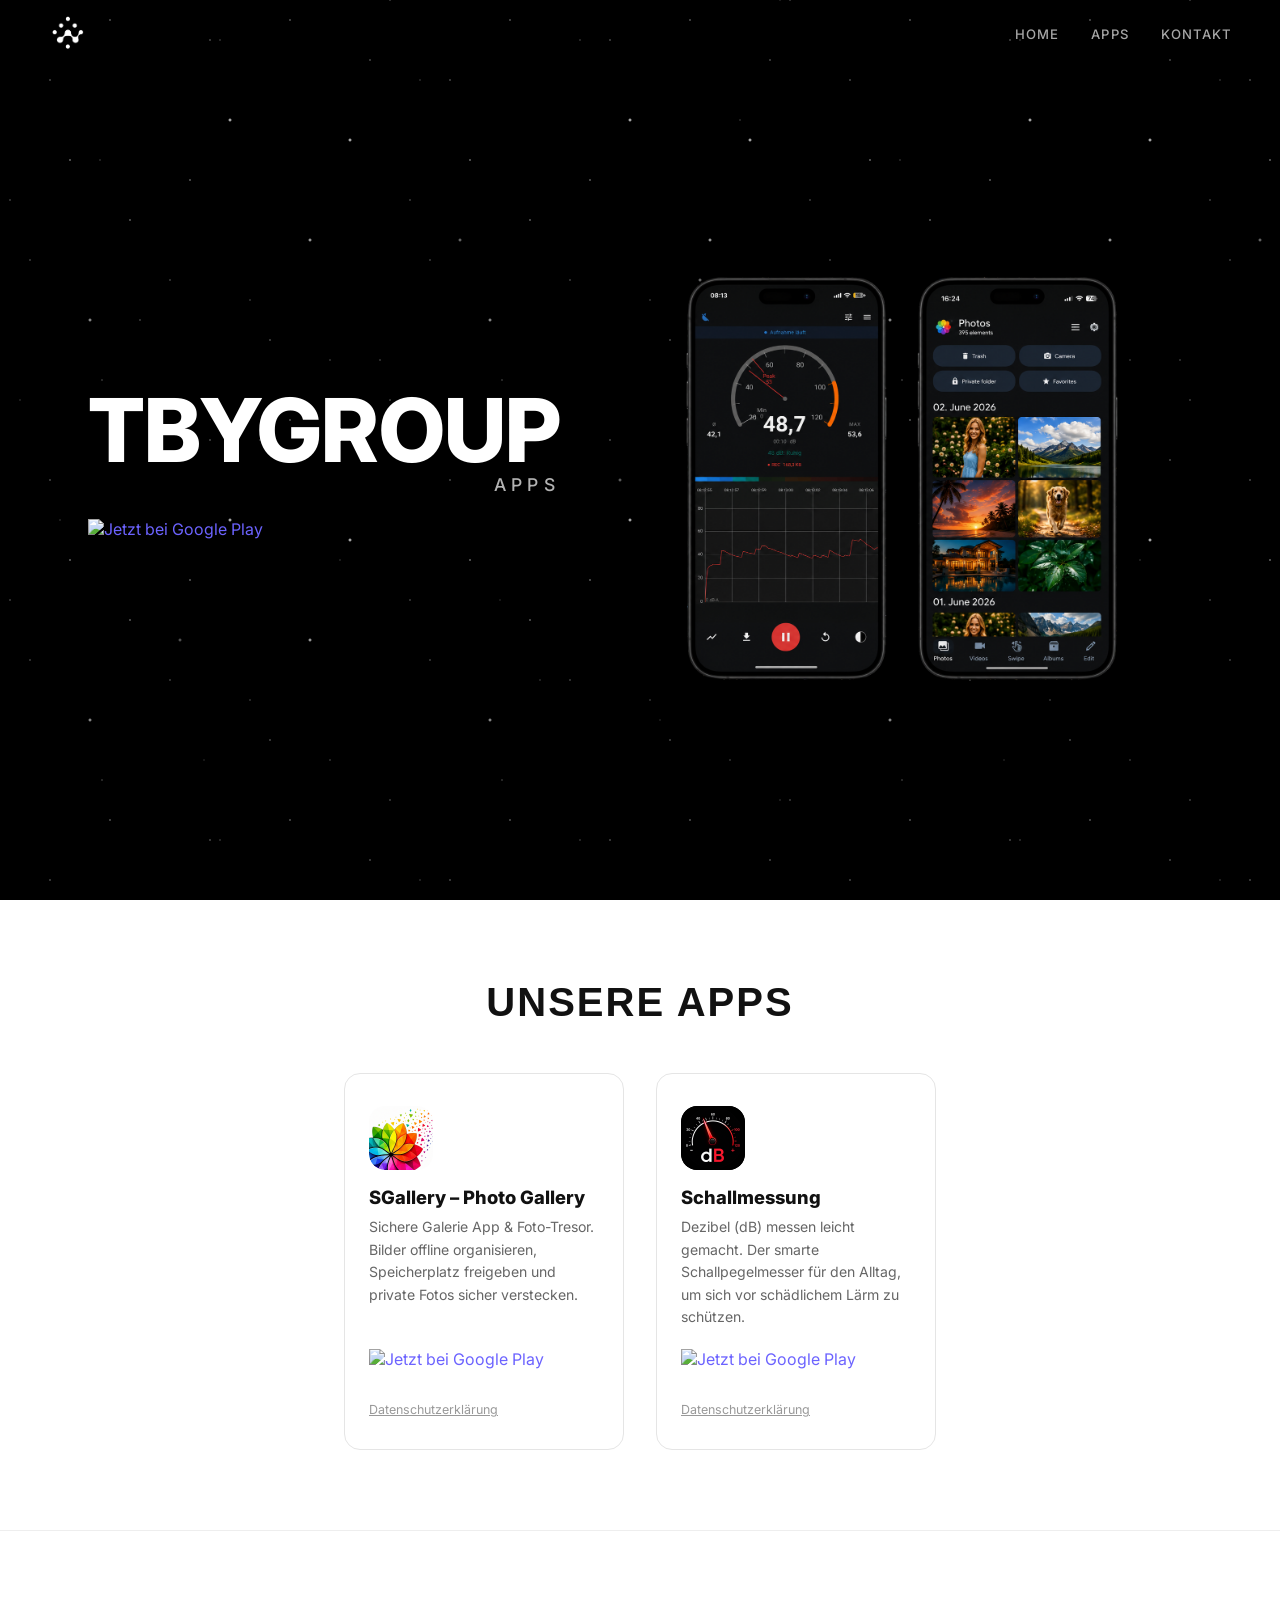
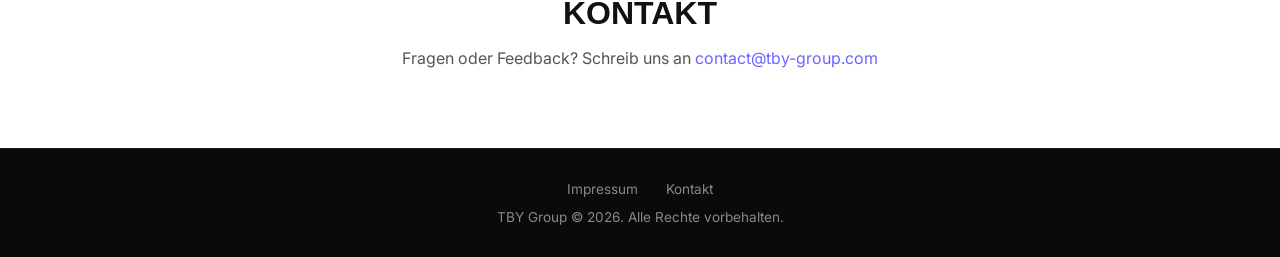
==== index.html @ 9a7105aa "Update hero Play badge link to SGallery" ====
<!DOCTYPE html>
<html lang="de">
<head>
  <meta charset="UTF-8" />
  <meta name="viewport" content="width=device-width, initial-scale=1.0" />
  <title>TBY Group – Android Apps</title>
  <meta name="description" content="TBY Group entwickelt moderne Android-Apps mit Fokus auf Medienverwaltung, Datenschutz und Benutzerfreundlichkeit." />
  <meta name="google-site-verification" content="UXOo0a1jExS0wkRjYbJIsGqi9uH50unDmOgxgjm0qX4" />
  <meta name="google-site-verification" content="HdVKx6P5nhtwmm5IYJJdc6NemTz99-r6y63gHLEX-os" />
  <link rel="stylesheet" href="style.css" />
  <link rel="icon" type="image/png" href="favicon.png" />
</head>
<body>

<nav id="navbar">
  <a href="index.html" class="nav-brand"><img src="logo-icon.png" alt="TBY Group" class="nav-logo" /></a>
  <ul class="nav-links">
    <li><a href="index.html">Home</a></li>
    <li><a href="#apps">Apps</a></li>
    <li><a href="kontakt.html">Kontakt</a></li>
  </ul>
</nav>

<!-- HERO -->
<section class="hero">
  <div class="stars"></div>
  <div class="hero-content">
    <div class="hero-text">
      <div class="hero-title-wrap">
        <h1 class="hero-title">TBYGROUP</h1>
        <div class="hero-sub">APPS</div>
      </div>
      <a href="https://play.google.com/store/apps/details?id=com.swipegallery.app&hl=de" target="_blank" rel="noopener" class="hero-play-btn">
        <img src="https://play.google.com/intl/en_us/badges/static/images/badges/de_badge_web_generic.png" alt="Jetzt bei Google Play" />
      </a>
    </div>
    <div class="hero-phones">
      <img src="phones.png" alt="SGallery &amp; Sound Meter Apps" class="hero-phones-img" />
    </div>
  </div>
</section>

<!-- APPS -->
<section class="apps-section" id="apps">
  <h2>Unsere Apps</h2>
  <div class="apps-grid">

    <div class="app-card">
      <div class="app-icon-wrap" style="background:#fff; padding:0; overflow:hidden;"><img src="sgallery-logo.png" alt="SGallery" style="width:100%;height:100%;object-fit:cover;border-radius:16px;" /></div>
      <div class="app-card-name">SGallery – Photo Gallery</div>
      <div class="app-card-desc">Sichere Galerie App &amp; Foto-Tresor. Bilder offline organisieren, Speicherplatz freigeben und private Fotos sicher verstecken.</div>
      <a href="https://play.google.com/store/apps/details?id=com.swipegallery.app&hl=de" target="_blank" rel="noopener" class="play-btn">
        <img src="https://play.google.com/intl/en_us/badges/static/images/badges/de_badge_web_generic.png" alt="Jetzt bei Google Play" />
      </a>
      <a href="datenschutz.html" class="app-privacy-link">Datenschutzerklärung</a>
    </div>

    <div class="app-card">
      <div class="app-icon-wrap" style="background:#000; padding:0; overflow:hidden;"><img src="soundmeter-logo.png" alt="Sound Meter" style="width:100%;height:100%;object-fit:cover;border-radius:16px;" /></div>
      <div class="app-card-name">Schallmessung</div>
      <div class="app-card-desc">Dezibel (dB) messen leicht gemacht. Der smarte Schallpegelmesser für den Alltag, um sich vor schädlichem Lärm zu schützen.</div>
      <a href="https://play.google.com/store" target="_blank" rel="noopener" class="play-btn">
        <img src="https://play.google.com/intl/en_us/badges/static/images/badges/de_badge_web_generic.png" alt="Jetzt bei Google Play" />
      </a>
      <a href="datenschutz-soundmeter.html" class="app-privacy-link">Datenschutzerklärung</a>
    </div>

  </div>
</section>

<!-- CONTACT -->
<section class="contact-section">
  <h2>Kontakt</h2>
  <p>Fragen oder Feedback? Schreib uns an <a href="mailto:contact@tby-group.com">contact@tby-group.com</a></p>
</section>

<!-- FOOTER -->
<footer>
  <p>
    <a href="impressum.html">Impressum</a>
    <a href="kontakt.html">Kontakt</a>
  </p>
  <p style="margin-top:0.75rem;">TBY Group &copy; 2026. Alle Rechte vorbehalten.</p>
</footer>

<script>
  window.addEventListener('scroll', () => {
    document.getElementById('navbar').classList.toggle('scrolled', window.scrollY > 50);
  });
</script>
</body>
</html>
---- style.css ----
@import url('https://fonts.googleapis.com/css2?family=Inter:wght@200;300;400;500;600;700;800;900&family=DM+Sans:wght@200;300;400;500;600;700&display=swap');

*, *::before, *::after { box-sizing: border-box; margin: 0; padding: 0; }

:root {
  --bg: #0a0a0a;
  --surface: #111;
  --border: #1e1e1e;
  --accent: #6c63ff;
  --text: #f0f0f0;
  --muted: #888;
}

html { scroll-behavior: smooth; }

body {
  font-family: 'Inter', sans-serif;
  background: var(--bg);
  color: var(--text);
  min-height: 100vh;
  display: flex;
  flex-direction: column;
}

a { color: var(--accent); text-decoration: none; }
a:hover { text-decoration: underline; }

/* NAV */
nav {
  position: fixed;
  top: 0; left: 0; right: 0;
  z-index: 100;
  padding: 0 3rem;
  height: 65px;
  display: flex;
  align-items: center;
  justify-content: space-between;
  transition: background 0.3s;
}
nav.scrolled {
  background: rgba(10,10,10,0.95);
  backdrop-filter: blur(12px);
  border-bottom: 1px solid var(--border);
}
.nav-brand {
  text-decoration: none;
  display: flex;
  align-items: center;
}
.nav-logo {
  height: 40px;
  width: auto;
}
.nav-links { display: flex; gap: 2rem; list-style: none; }
.nav-links a {
  color: rgba(255,255,255,0.65);
  font-size: 0.82rem;
  font-weight: 500;
  letter-spacing: 0.08em;
  text-transform: uppercase;
  transition: color 0.2s;
}
.nav-links a:hover { color: #fff; text-decoration: none; }

/* HERO */
.hero {
  position: relative;
  min-height: 100vh;
  background: #000;
  overflow: hidden;
  display: flex;
  align-items: center;
}

/* Stars */
@keyframes twinkle {
  0%, 100% { opacity: 1; }
  50% { opacity: 0.2; }
}

@keyframes drift {
  0% { transform: translateY(0); }
  100% { transform: translateY(-100vh); }
}

.stars {
  position: absolute;
  inset: 0;
  overflow: hidden;
}

.stars::before,
.stars::after,
.stars span {
  content: '';
  position: absolute;
  inset: 0;
  background-image:
    radial-gradient(1px 1px at 10% 20%, rgba(255,255,255,0.9) 0%, transparent 100%),
    radial-gradient(1px 1px at 30% 60%, rgba(255,255,255,0.7) 0%, transparent 100%),
    radial-gradient(2px 2px at 50% 10%, rgba(255,255,255,1) 0%, transparent 100%),
    radial-gradient(1px 1px at 70% 40%, rgba(255,255,255,0.6) 0%, transparent 100%),
    radial-gradient(1px 1px at 90% 80%, rgba(255,255,255,0.8) 0%, transparent 100%),
    radial-gradient(1px 1px at 15% 85%, rgba(255,255,255,0.7) 0%, transparent 100%),
    radial-gradient(2px 2px at 40% 35%, rgba(255,255,255,0.9) 0%, transparent 100%),
    radial-gradient(1px 1px at 60% 75%, rgba(255,255,255,0.6) 0%, transparent 100%),
    radial-gradient(1px 1px at 80% 15%, rgba(255,255,255,1) 0%, transparent 100%),
    radial-gradient(1px 1px at 25% 50%, rgba(255,255,255,0.5) 0%, transparent 100%),
    radial-gradient(1px 1px at 55% 90%, rgba(255,255,255,0.7) 0%, transparent 100%),
    radial-gradient(2px 2px at 85% 55%, rgba(255,255,255,0.8) 0%, transparent 100%),
    radial-gradient(1px 1px at 5% 45%, rgba(255,255,255,0.6) 0%, transparent 100%),
    radial-gradient(1px 1px at 95% 30%, rgba(255,255,255,0.9) 0%, transparent 100%),
    radial-gradient(1px 1px at 45% 65%, rgba(255,255,255,0.5) 0%, transparent 100%),
    radial-gradient(1px 1px at 75% 95%, rgba(255,255,255,0.7) 0%, transparent 100%),
    radial-gradient(2px 2px at 20% 5%, rgba(255,255,255,1) 0%, transparent 100%),
    radial-gradient(1px 1px at 65% 25%, rgba(255,255,255,0.6) 0%, transparent 100%),
    radial-gradient(1px 1px at 35% 80%, rgba(255,255,255,0.8) 0%, transparent 100%),
    radial-gradient(1px 1px at 88% 70%, rgba(255,255,255,0.5) 0%, transparent 100%);
  background-size: 600px 600px;
  animation: twinkle 3s ease-in-out infinite;
}

.stars::after {
  background-size: 400px 400px;
  background-position: 150px 100px;
  animation-duration: 4.5s;
  animation-delay: -1.5s;
}

.stars::before {
  background-size: 800px 800px;
  background-position: 300px 200px;
  animation-duration: 6s;
  animation-delay: -3s;
  opacity: 0.6;
}

.hero-content {
  position: relative;
  z-index: 1;
  width: 100%;
  max-width: 1200px;
  margin: 0 auto;
  padding: 8rem 3rem 4rem;
  display: flex;
  align-items: center;
  justify-content: space-between;
  gap: 3rem;
}

.hero-text { max-width: 480px; }

.hero-text h1 {
  line-height: 1;
  margin-bottom: 1.2rem;
}

.hero-logo {
  width: 280px;
  max-width: 100%;
  margin-bottom: 1.5rem;
  display: block;
}

.hero-tag {
  font-size: 0.75rem;
  font-weight: 600;
  letter-spacing: 0.2em;
  text-transform: uppercase;
  color: rgba(255,255,255,0.5);
  margin-bottom: 0.75rem;
}

.hero-play-btn {
  display: inline-block;
  margin-top: 1.5rem;
}
.hero-play-btn img {
  height: 60px;
  display: block;
}
.hero-play-btn:hover { opacity: 0.85; }

.hero-sub {
  font-size: 1.1rem;
  font-weight: 500;
  letter-spacing: 0.3em;
  text-transform: uppercase;
  color: rgba(255,255,255,0.7);
  align-self: flex-end;
  margin-top: -1.2rem;
}

.hero-title-wrap {
  display: inline-flex;
  flex-direction: column;
}

.hero-title {
  font-family: 'Inter', sans-serif;
  font-size: clamp(2.8rem, 7vw, 5.5rem);
  font-weight: 800;
  letter-spacing: -0.01em;
  text-transform: uppercase;
  color: #fff;
  margin: 0;
  line-height: 1;
  white-space: nowrap;
}

.hero-text p {
  color: rgba(255,255,255,0.65);
  font-size: 1.1rem;
  line-height: 1.7;
}

/* PHONES */
.hero-phones {
  flex-shrink: 0;
}

.hero-phones-img {
  width: 580px;
  max-width: 100%;
  display: block;
}

.phone {
  position: absolute;
  width: 200px;
  height: 400px;
  background: #111;
  border-radius: 28px;
  border: 2px solid #333;
  overflow: hidden;
  box-shadow: 0 30px 80px rgba(0,0,0,0.8);
}

.phone-front {
  bottom: 0;
  right: 0;
  z-index: 2;
}

.phone-back {
  top: 0;
  left: 0;
  z-index: 1;
  transform: rotate(-5deg);
}

.phone-screen {
  width: 100%;
  height: 100%;
  padding: 1rem;
  background: #0d0d1a;
  display: flex;
  align-items: center;
  justify-content: center;
}

/* Gallery screen */
.gallery-grid {
  display: grid;
  grid-template-columns: repeat(3, 1fr);
  gap: 3px;
  width: 100%;
}
.gallery-thumb {
  aspect-ratio: 1;
  border-radius: 4px;
}

/* Sound screen */
.sound-meter { text-align: center; width: 100%; }
.sound-label { font-size: 0.7rem; color: var(--muted); letter-spacing: 0.1em; margin-bottom: 0.25rem; }
.sound-value { font-family: 'Barlow Condensed', sans-serif; font-size: 3rem; font-weight: 900; color: #fff; line-height: 1; }
.sound-bar-container { background: #1a1a1a; border-radius: 4px; height: 8px; margin: 0.75rem 0; overflow: hidden; }
.sound-bar { height: 100%; border-radius: 4px; }
.sound-tags { display: flex; justify-content: space-between; font-size: 0.65rem; color: var(--muted); }

/* APPS SECTION */
.apps-section {
  background: #fff;
  color: #111;
  padding: 5rem 2rem;
  text-align: center;
}

.apps-section h2 {
  font-family: 'Barlow Condensed', sans-serif;
  font-size: 2.5rem;
  font-weight: 900;
  text-transform: uppercase;
  letter-spacing: 0.05em;
  margin-bottom: 3rem;
  color: #111;
}

.apps-grid {
  display: flex;
  gap: 2rem;
  justify-content: center;
  flex-wrap: wrap;
  max-width: 800px;
  margin: 0 auto;
}

.app-card {
  background: #fff;
  border: 1px solid #e5e5e5;
  border-radius: 16px;
  padding: 2rem 1.5rem;
  width: 280px;
  text-align: left;
  transition: box-shadow 0.2s, transform 0.2s;
  display: flex;
  flex-direction: column;
}

.app-card:hover {
  box-shadow: 0 8px 40px rgba(0,0,0,0.12);
  transform: translateY(-3px);
}

.app-icon-wrap {
  width: 64px;
  height: 64px;
  border-radius: 16px;
  display: flex;
  align-items: center;
  justify-content: center;
  font-size: 1.8rem;
  margin-bottom: 1rem;
}

.app-card-name {
  font-weight: 800;
  font-size: 1.15rem;
  color: #111;
  margin-bottom: 0.5rem;
}

.app-card-desc {
  font-size: 0.88rem;
  color: #666;
  line-height: 1.6;
  margin-bottom: 1.25rem;
  flex: 1;
}

.play-btn img {
  height: 44px;
  display: block;
}

.app-privacy-link {
  display: inline-block;
  margin-top: 0.6rem;
  font-size: 0.78rem;
  color: #999;
  text-decoration: underline;
}
.app-privacy-link:hover { color: #555; }

/* CONTACT */
.contact-section {
  background: #fff;
  color: #111;
  text-align: center;
  padding: 4rem 2rem 5rem;
  border-top: 1px solid #eee;
}

.contact-section h2 {
  font-family: 'Barlow Condensed', sans-serif;
  font-size: 2rem;
  font-weight: 900;
  text-transform: uppercase;
  margin-bottom: 1rem;
  color: #111;
}

.contact-section p {
  color: #555;
  font-size: 1rem;
}

.contact-section a {
  color: var(--accent);
}

/* FOOTER */
footer {
  background: #0a0a0a;
  border-top: 1px solid var(--border);
  padding: 2rem;
  text-align: center;
  color: var(--muted);
  font-size: 0.85rem;
}

footer a {
  color: var(--muted);
  margin: 0 0.75rem;
}

footer a:hover { color: var(--text); text-decoration: none; }

/* PAGE CONTENT (Impressum, Datenschutz, Kontakt) */
.page-content {
  max-width: 720px;
  margin: 0 auto;
  padding: 7rem 2rem 4rem;
}

.page-content h1 {
  font-family: 'Barlow Condensed', sans-serif;
  font-size: 2.5rem;
  font-weight: 900;
  text-transform: uppercase;
  margin-bottom: 0.4rem;
}

.page-content .subtitle {
  color: var(--muted);
  margin-bottom: 3rem;
  font-size: 0.9rem;
}

.page-content h2 {
  font-size: 1rem;
  font-weight: 700;
  margin-top: 2rem;
  margin-bottom: 0.5rem;
  color: var(--text);
}

.page-content p,
.page-content li {
  color: var(--muted);
  font-size: 0.95rem;
  line-height: 1.75;
}

.page-content ul {
  padding-left: 1.4rem;
  margin-top: 0.5rem;
}

/* CONTACT FORM */
.contact-form { display: flex; flex-direction: column; gap: 1rem; margin-top: 1.5rem; }
.form-group { display: flex; flex-direction: column; gap: 0.4rem; }
.form-group label { font-size: 0.85rem; font-weight: 600; }
.form-group input,
.form-group textarea {
  background: var(--surface);
  border: 1px solid var(--border);
  border-radius: 8px;
  padding: 0.75rem 1rem;
  color: var(--text);
  font-size: 0.95rem;
  font-family: inherit;
  outline: none;
  transition: border-color 0.2s;
}
.form-group input:focus,
.form-group textarea:focus { border-color: var(--accent); }
.form-group textarea { min-height: 140px; resize: vertical; }
.contact-form .btn { align-self: flex-start; cursor: pointer; border: none; }

.btn {
  display: inline-flex;
  align-items: center;
  gap: 0.5rem;
  background: var(--accent);
  color: #fff;
  padding: 0.75rem 1.75rem;
  border-radius: 8px;
  font-weight: 700;
  font-size: 0.9rem;
  letter-spacing: 0.04em;
  transition: opacity 0.2s;
}
.btn:hover { opacity: 0.85; text-decoration: none; }

@media (max-width: 768px) {
  .hero-content { flex-direction: column; text-align: center; padding: 7rem 1.5rem 3rem; }
  .hero-phones { width: 260px; height: 360px; margin: 0 auto; }
  .phone { width: 150px; height: 300px; }
  nav { padding: 0 1.5rem; }
  .nav-links { gap: 1rem; }
}
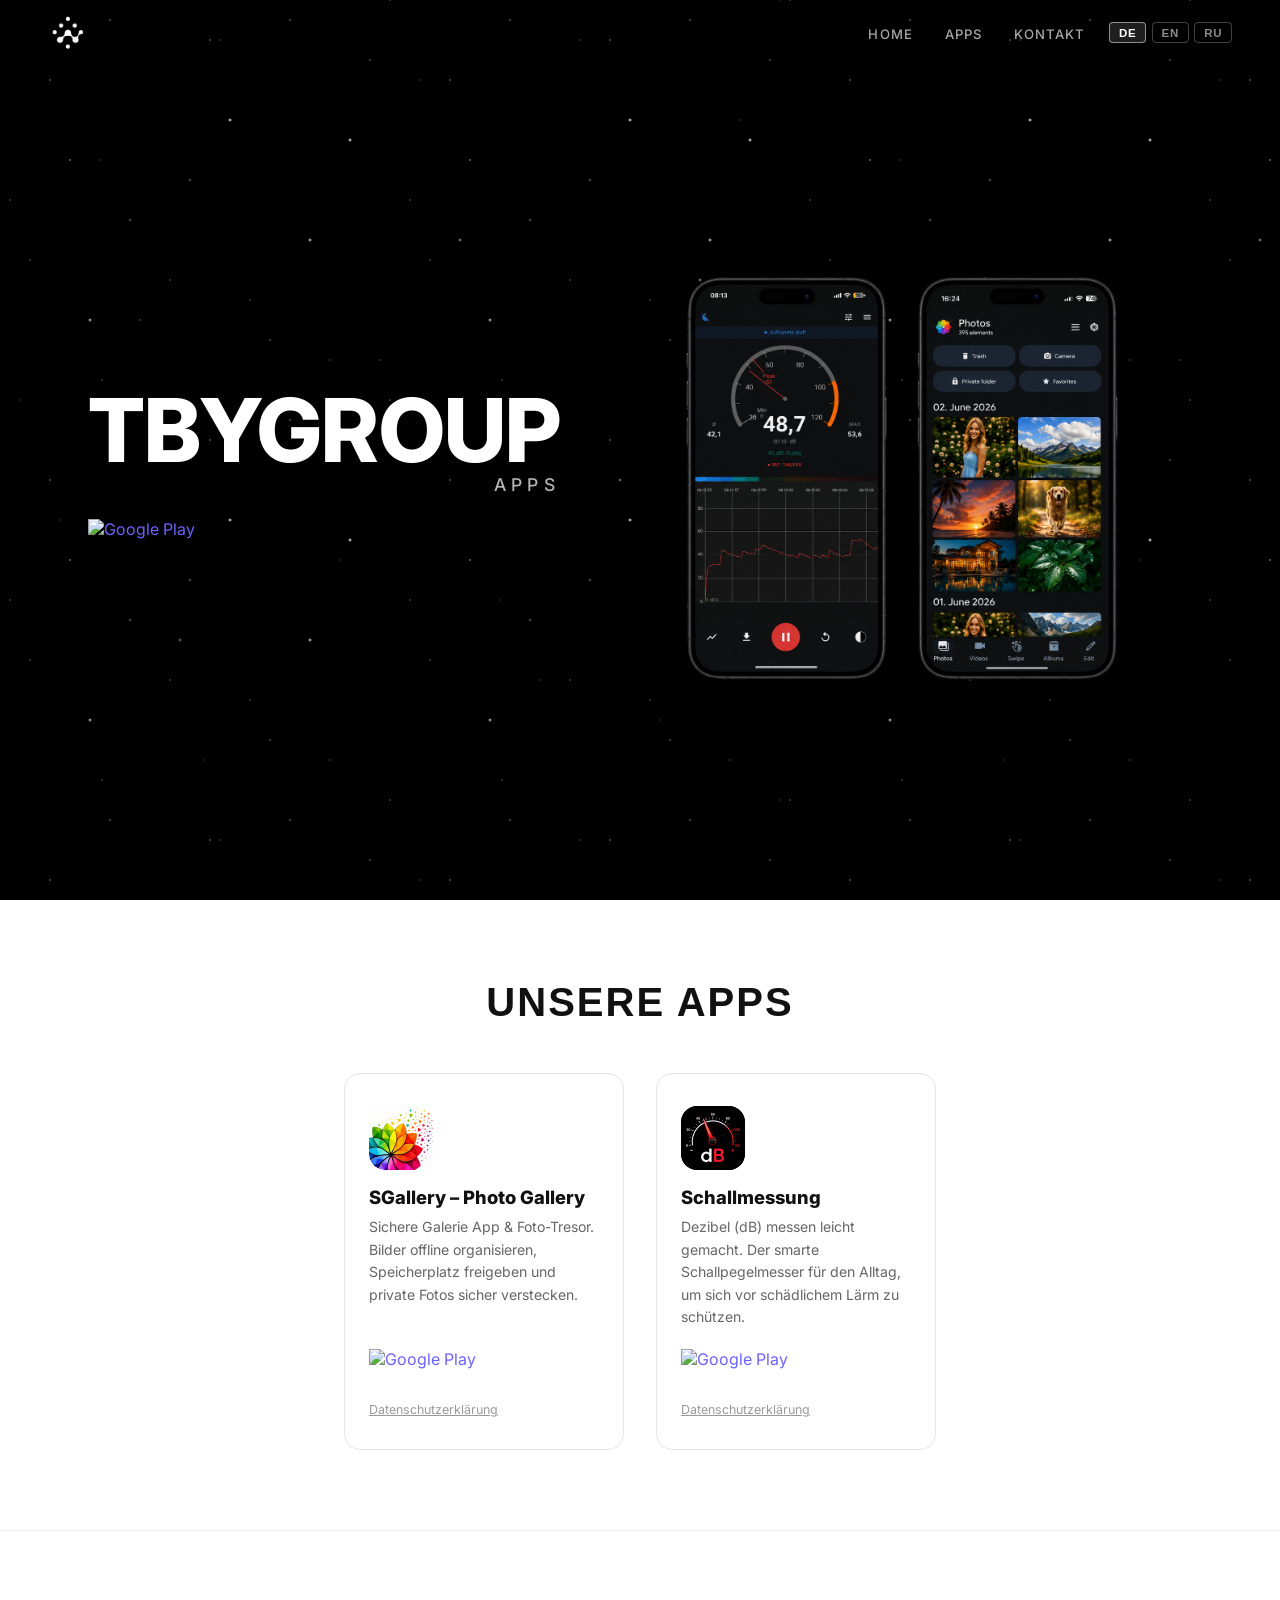
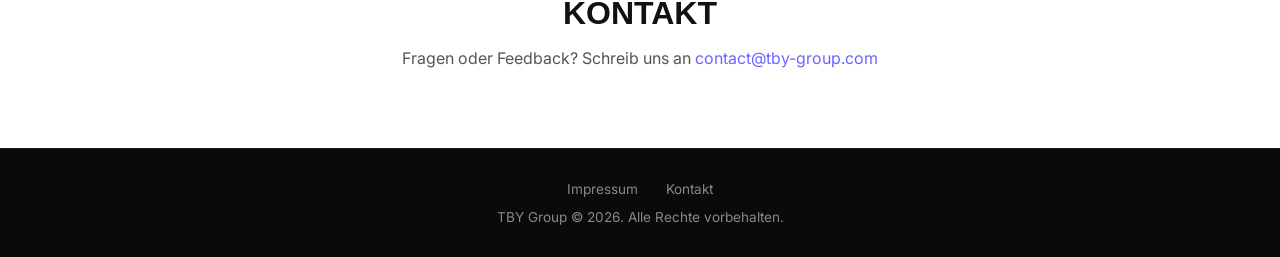
==== commit 7dba3d14: "Add DE/EN/RU language switcher to nav on homepage" ====
--- a/index.html
+++ b/index.html
@@ -9,16 +9,49 @@
   <meta name="google-site-verification" content="HdVKx6P5nhtwmm5IYJJdc6NemTz99-r6y63gHLEX-os" />
   <link rel="stylesheet" href="style.css" />
   <link rel="icon" type="image/png" href="favicon.png" />
+  <style>
+    .lang-switcher-nav {
+      display: flex;
+      gap: 0.35rem;
+      align-items: center;
+      margin-left: 1.5rem;
+    }
+    .lang-switcher-nav button {
+      background: transparent;
+      border: 1px solid rgba(255,255,255,0.25);
+      color: rgba(255,255,255,0.55);
+      border-radius: 4px;
+      padding: 0.2rem 0.55rem;
+      font-size: 0.72rem;
+      font-weight: 600;
+      letter-spacing: 0.06em;
+      cursor: pointer;
+      transition: all 0.2s;
+    }
+    .lang-switcher-nav button.active,
+    .lang-switcher-nav button:hover {
+      background: rgba(255,255,255,0.12);
+      color: #fff;
+      border-color: rgba(255,255,255,0.5);
+    }
+  </style>
 </head>
 <body>
 
 <nav id="navbar">
   <a href="index.html" class="nav-brand"><img src="logo-icon.png" alt="TBY Group" class="nav-logo" /></a>
-  <ul class="nav-links">
-    <li><a href="index.html">Home</a></li>
-    <li><a href="#apps">Apps</a></li>
-    <li><a href="kontakt.html">Kontakt</a></li>
-  </ul>
+  <div style="display:flex;align-items:center;">
+    <ul class="nav-links">
+      <li><a href="index.html" data-i18n="nav_home">Home</a></li>
+      <li><a href="#apps">Apps</a></li>
+      <li><a href="kontakt.html" data-i18n="nav_contact">Kontakt</a></li>
+    </ul>
+    <div class="lang-switcher-nav">
+      <button onclick="setLang('de')" class="active" id="btn-de">DE</button>
+      <button onclick="setLang('en')" id="btn-en">EN</button>
+      <button onclick="setLang('ru')" id="btn-ru">RU</button>
+    </div>
+  </div>
 </nav>
 
 <!-- HERO -->
@@ -31,7 +64,7 @@
         <div class="hero-sub">APPS</div>
       </div>
       <a href="https://play.google.com/store/apps/details?id=com.swipegallery.app&hl=de" target="_blank" rel="noopener" class="hero-play-btn">
-        <img src="https://play.google.com/intl/en_us/badges/static/images/badges/de_badge_web_generic.png" alt="Jetzt bei Google Play" />
+        <img src="https://play.google.com/intl/en_us/badges/static/images/badges/de_badge_web_generic.png" alt="Google Play" id="hero-badge" />
       </a>
     </div>
     <div class="hero-phones">
@@ -42,27 +75,27 @@
 
 <!-- APPS -->
 <section class="apps-section" id="apps">
-  <h2>Unsere Apps</h2>
+  <h2 data-i18n="apps_title">Unsere Apps</h2>
   <div class="apps-grid">
 
     <div class="app-card">
       <div class="app-icon-wrap" style="background:#fff; padding:0; overflow:hidden;"><img src="sgallery-logo.png" alt="SGallery" style="width:100%;height:100%;object-fit:cover;border-radius:16px;" /></div>
       <div class="app-card-name">SGallery – Photo Gallery</div>
-      <div class="app-card-desc">Sichere Galerie App &amp; Foto-Tresor. Bilder offline organisieren, Speicherplatz freigeben und private Fotos sicher verstecken.</div>
+      <div class="app-card-desc" data-i18n="sgallery_desc">Sichere Galerie App &amp; Foto-Tresor. Bilder offline organisieren, Speicherplatz freigeben und private Fotos sicher verstecken.</div>
       <a href="https://play.google.com/store/apps/details?id=com.swipegallery.app&hl=de" target="_blank" rel="noopener" class="play-btn">
-        <img src="https://play.google.com/intl/en_us/badges/static/images/badges/de_badge_web_generic.png" alt="Jetzt bei Google Play" />
+        <img src="https://play.google.com/intl/en_us/badges/static/images/badges/de_badge_web_generic.png" alt="Google Play" class="play-badge-img" />
       </a>
-      <a href="datenschutz.html" class="app-privacy-link">Datenschutzerklärung</a>
+      <a href="datenschutz.html" class="app-privacy-link" data-i18n="privacy_link">Datenschutzerklärung</a>
     </div>
 
     <div class="app-card">
       <div class="app-icon-wrap" style="background:#000; padding:0; overflow:hidden;"><img src="soundmeter-logo.png" alt="Sound Meter" style="width:100%;height:100%;object-fit:cover;border-radius:16px;" /></div>
-      <div class="app-card-name">Schallmessung</div>
-      <div class="app-card-desc">Dezibel (dB) messen leicht gemacht. Der smarte Schallpegelmesser für den Alltag, um sich vor schädlichem Lärm zu schützen.</div>
+      <div class="app-card-name" data-i18n="sound_name">Schallmessung</div>
+      <div class="app-card-desc" data-i18n="sound_desc">Dezibel (dB) messen leicht gemacht. Der smarte Schallpegelmesser für den Alltag, um sich vor schädlichem Lärm zu schützen.</div>
       <a href="https://play.google.com/store" target="_blank" rel="noopener" class="play-btn">
-        <img src="https://play.google.com/intl/en_us/badges/static/images/badges/de_badge_web_generic.png" alt="Jetzt bei Google Play" />
+        <img src="https://play.google.com/intl/en_us/badges/static/images/badges/de_badge_web_generic.png" alt="Google Play" class="play-badge-img" />
       </a>
-      <a href="datenschutz-soundmeter.html" class="app-privacy-link">Datenschutzerklärung</a>
+      <a href="datenschutz-soundmeter.html" class="app-privacy-link" data-i18n="privacy_link">Datenschutzerklärung</a>
     </div>
 
   </div>
@@ -70,23 +103,92 @@
 
 <!-- CONTACT -->
 <section class="contact-section">
-  <h2>Kontakt</h2>
-  <p>Fragen oder Feedback? Schreib uns an <a href="mailto:contact@tby-group.com">contact@tby-group.com</a></p>
+  <h2 data-i18n="contact_title">Kontakt</h2>
+  <p data-i18n="contact_text">Fragen oder Feedback? Schreib uns an <a href="mailto:contact@tby-group.com">contact@tby-group.com</a></p>
 </section>
 
 <!-- FOOTER -->
 <footer>
   <p>
-    <a href="impressum.html">Impressum</a>
-    <a href="kontakt.html">Kontakt</a>
+    <a href="impressum.html" data-i18n="footer_imprint">Impressum</a>
+    <a href="kontakt.html" data-i18n="nav_contact">Kontakt</a>
   </p>
-  <p style="margin-top:0.75rem;">TBY Group &copy; 2026. Alle Rechte vorbehalten.</p>
+  <p style="margin-top:0.75rem;" data-i18n="footer_copy">TBY Group &copy; 2026. Alle Rechte vorbehalten.</p>
 </footer>
 
 <script>
-  window.addEventListener('scroll', () => {
-    document.getElementById('navbar').classList.toggle('scrolled', window.scrollY > 50);
+const translations = {
+  de: {
+    nav_home: 'Home',
+    nav_contact: 'Kontakt',
+    apps_title: 'Unsere Apps',
+    sgallery_desc: 'Sichere Galerie App & Foto-Tresor. Bilder offline organisieren, Speicherplatz freigeben und private Fotos sicher verstecken.',
+    sound_name: 'Schallmessung',
+    sound_desc: 'Dezibel (dB) messen leicht gemacht. Der smarte Schallpegelmesser für den Alltag, um sich vor schädlichem Lärm zu schützen.',
+    privacy_link: 'Datenschutzerklärung',
+    contact_title: 'Kontakt',
+    contact_text: 'Fragen oder Feedback? Schreib uns an <a href="mailto:contact@tby-group.com">contact@tby-group.com</a>',
+    footer_imprint: 'Impressum',
+    footer_copy: 'TBY Group © 2026. Alle Rechte vorbehalten.',
+    badge_url: 'https://play.google.com/intl/en_us/badges/static/images/badges/de_badge_web_generic.png',
+    badge_alt: 'Jetzt bei Google Play',
+  },
+  en: {
+    nav_home: 'Home',
+    nav_contact: 'Contact',
+    apps_title: 'Our Apps',
+    sgallery_desc: 'Secure gallery app & photo vault. Organize images offline, free up storage and safely hide private photos.',
+    sound_name: 'Sound Meter',
+    sound_desc: 'Measure decibels (dB) made easy. The smart sound level meter for everyday life to protect yourself from harmful noise.',
+    privacy_link: 'Privacy Policy',
+    contact_title: 'Contact',
+    contact_text: 'Questions or feedback? Write to us at <a href="mailto:contact@tby-group.com">contact@tby-group.com</a>',
+    footer_imprint: 'Imprint',
+    footer_copy: 'TBY Group © 2026. All rights reserved.',
+    badge_url: 'https://play.google.com/intl/en_us/badges/static/images/badges/en_badge_web_generic.png',
+    badge_alt: 'Get it on Google Play',
+  },
+  ru: {
+    nav_home: 'Главная',
+    nav_contact: 'Контакт',
+    apps_title: 'Наши приложения',
+    sgallery_desc: 'Безопасная галерея и фото-хранилище. Организуйте изображения офлайн, освобождайте память и скрывайте личные фото.',
+    sound_name: 'Измеритель шума',
+    sound_desc: 'Измерение децибел (дБ) стало простым. Умный шумомер для повседневной жизни, чтобы защититься от вредного шума.',
+    privacy_link: 'Политика конфиденциальности',
+    contact_title: 'Контакт',
+    contact_text: 'Вопросы или отзывы? Напишите нам на <a href="mailto:contact@tby-group.com">contact@tby-group.com</a>',
+    footer_imprint: 'Выходные данные',
+    footer_copy: 'TBY Group © 2026. Все права защищены.',
+    badge_url: 'https://play.google.com/intl/en_us/badges/static/images/badges/en_badge_web_generic.png',
+    badge_alt: 'Скачать в Google Play',
+  }
+};
+
+function setLang(lang) {
+  const t = translations[lang];
+  document.querySelectorAll('[data-i18n]').forEach(el => {
+    const key = el.getAttribute('data-i18n');
+    if (t[key] !== undefined) el.innerHTML = t[key];
   });
+  document.querySelectorAll('.play-badge-img').forEach(img => {
+    img.src = t.badge_url;
+    img.alt = t.badge_alt;
+  });
+  const heroBadge = document.getElementById('hero-badge');
+  if (heroBadge) { heroBadge.src = t.badge_url; heroBadge.alt = t.badge_alt; }
+  document.querySelectorAll('.lang-switcher-nav button').forEach(b => b.classList.remove('active'));
+  document.getElementById('btn-' + lang).classList.add('active');
+  document.documentElement.lang = lang;
+  localStorage.setItem('tby-lang', lang);
+}
+
+window.addEventListener('scroll', () => {
+  document.getElementById('navbar').classList.toggle('scrolled', window.scrollY > 50);
+});
+
+const saved = localStorage.getItem('tby-lang');
+if (saved && saved !== 'de') setLang(saved);
 </script>
 </body>
 </html>
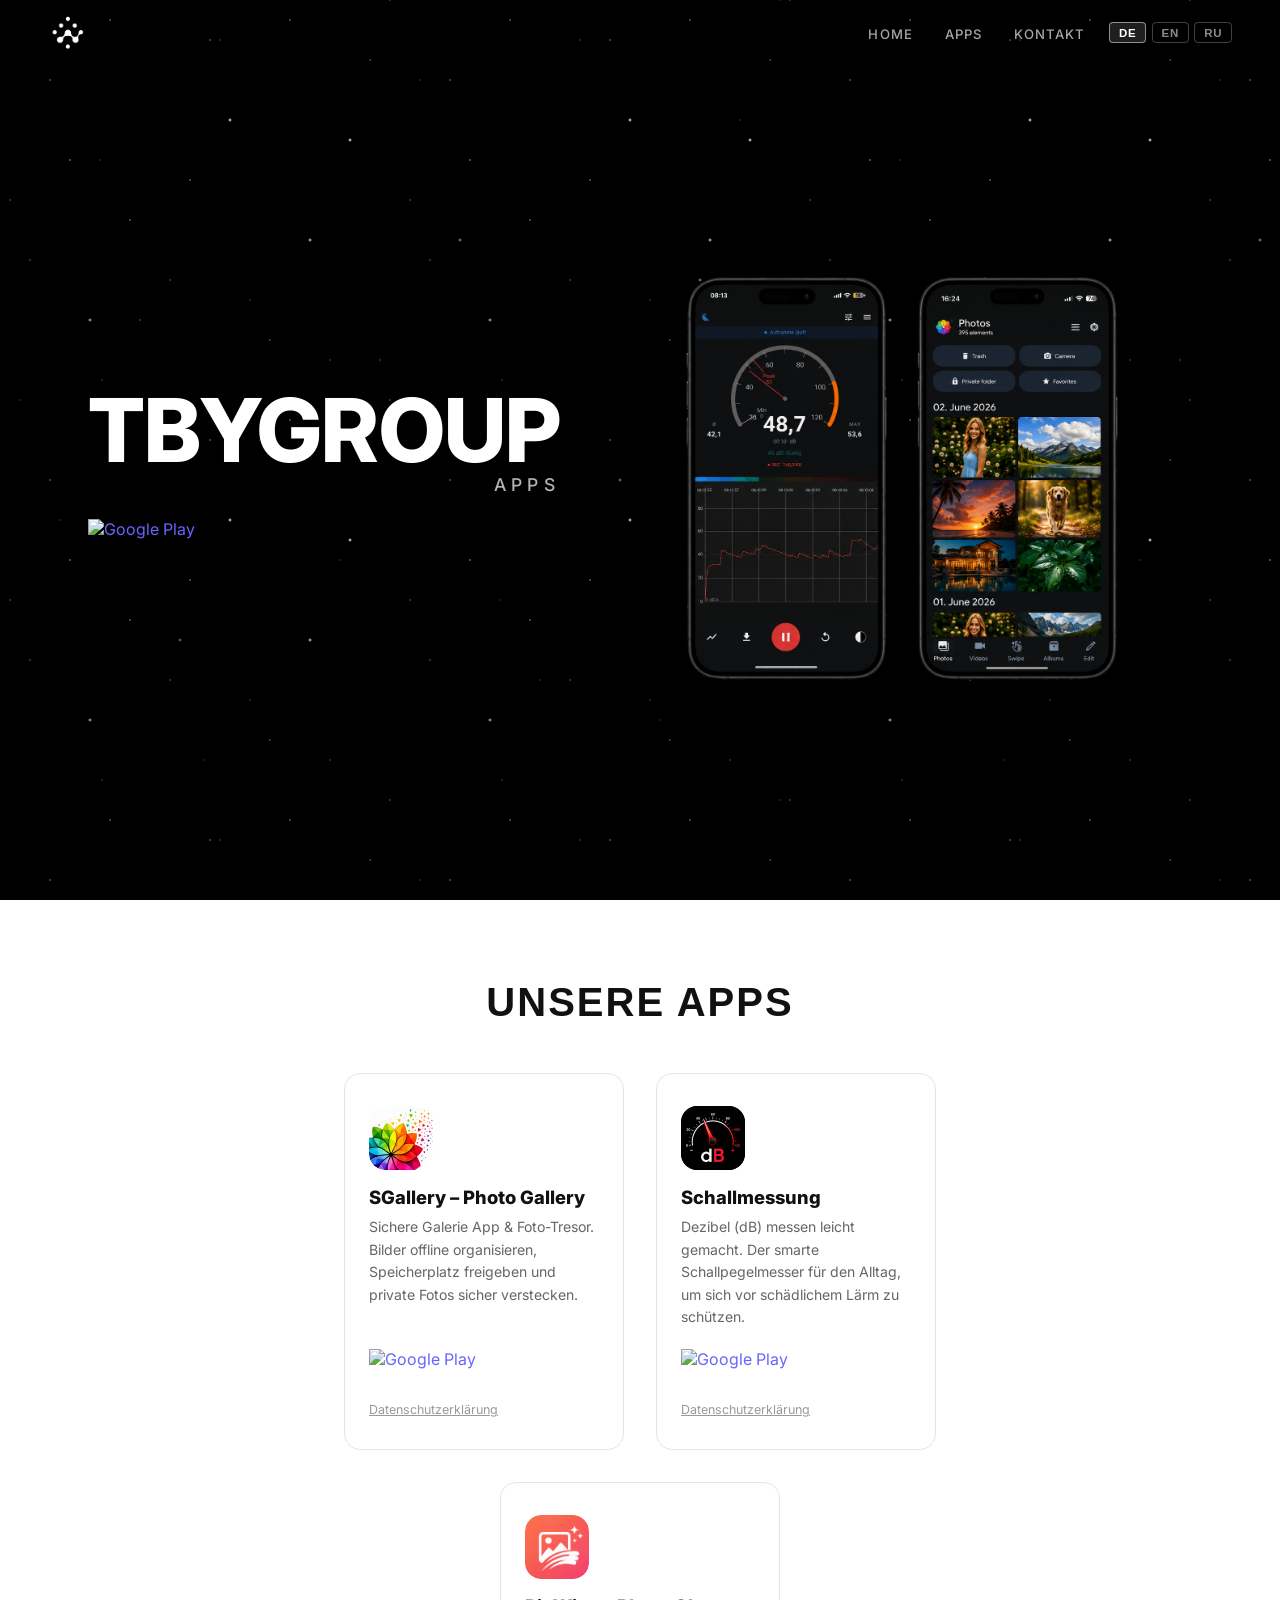
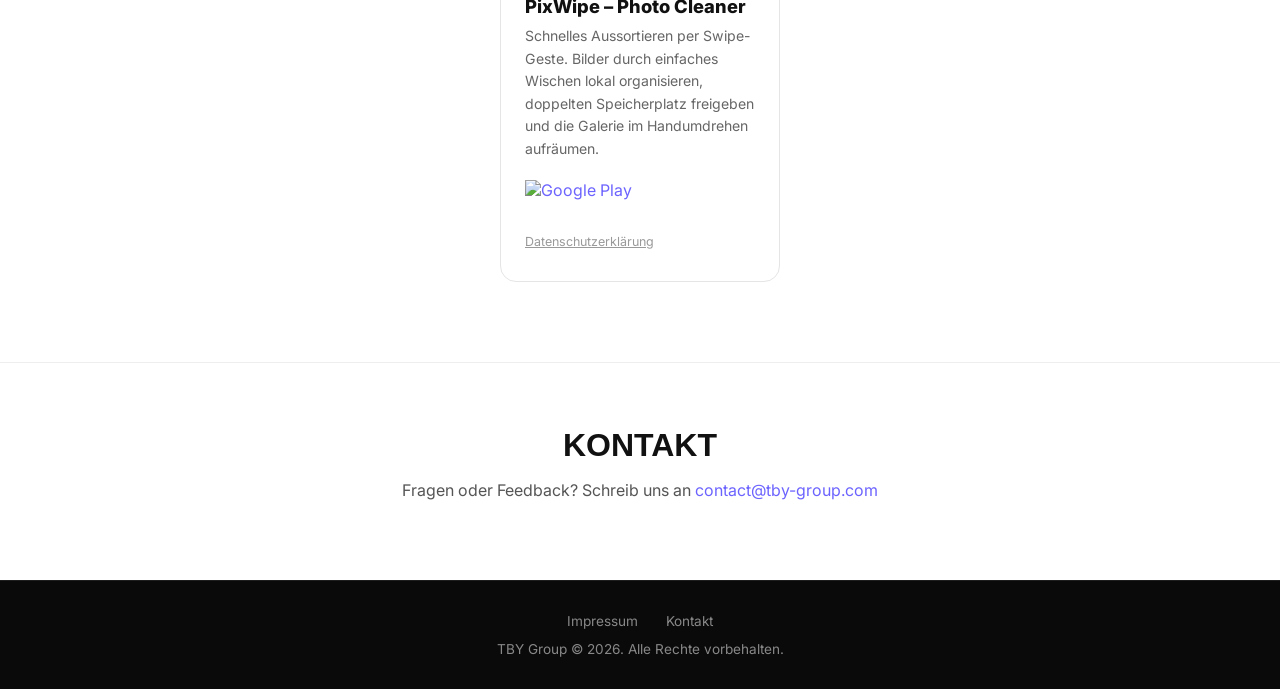
==== commit 0bd66de6: "Add PixWipe app card, privacy policy, icon, and fix badge size on lang switch" ====
--- a/index.html
+++ b/index.html
@@ -98,6 +98,16 @@
       <a href="datenschutz-soundmeter.html" class="app-privacy-link" data-i18n="privacy_link">Datenschutzerklärung</a>
     </div>
 
+    <div class="app-card">
+      <div class="app-icon-wrap" style="background:#fff; padding:0; overflow:hidden;"><img src="pixwipe-logo.png" alt="PixWipe" style="width:100%;height:100%;object-fit:cover;border-radius:16px;" /></div>
+      <div class="app-card-name">PixWipe – Photo Cleaner</div>
+      <div class="app-card-desc" data-i18n="pixwipe_desc">Schnelles Aussortieren per Swipe-Geste. Bilder durch einfaches Wischen lokal organisieren, doppelten Speicherplatz freigeben und die Galerie im Handumdrehen aufräumen.</div>
+      <a href="https://play.google.com/store" target="_blank" rel="noopener" class="play-btn">
+        <img src="https://play.google.com/intl/en_us/badges/static/images/badges/de_badge_web_generic.png" alt="Google Play" class="play-badge-img" />
+      </a>
+      <a href="datenschutz-pixwipe.html" class="app-privacy-link" data-i18n="privacy_link">Datenschutzerklärung</a>
+    </div>
+
   </div>
 </section>
 
@@ -125,6 +135,7 @@
     sgallery_desc: 'Sichere Galerie App & Foto-Tresor. Bilder offline organisieren, Speicherplatz freigeben und private Fotos sicher verstecken.',
     sound_name: 'Schallmessung',
     sound_desc: 'Dezibel (dB) messen leicht gemacht. Der smarte Schallpegelmesser für den Alltag, um sich vor schädlichem Lärm zu schützen.',
+    pixwipe_desc: 'Schnelles Aussortieren per Swipe-Geste. Bilder durch einfaches Wischen lokal organisieren, doppelten Speicherplatz freigeben und die Galerie im Handumdrehen aufräumen.',
     privacy_link: 'Datenschutzerklärung',
     contact_title: 'Kontakt',
     contact_text: 'Fragen oder Feedback? Schreib uns an <a href="mailto:contact@tby-group.com">contact@tby-group.com</a>',
@@ -140,6 +151,7 @@
     sgallery_desc: 'Secure gallery app & photo vault. Organize images offline, free up storage and safely hide private photos.',
     sound_name: 'Sound Meter',
     sound_desc: 'Measure decibels (dB) made easy. The smart sound level meter for everyday life to protect yourself from harmful noise.',
+    pixwipe_desc: 'Quick sorting with swipe gestures. Locally organize images with a simple swipe, free up duplicate storage, and tidy your gallery in no time.',
     privacy_link: 'Privacy Policy',
     contact_title: 'Contact',
     contact_text: 'Questions or feedback? Write to us at <a href="mailto:contact@tby-group.com">contact@tby-group.com</a>',
@@ -155,6 +167,7 @@
     sgallery_desc: 'Безопасная галерея и фото-хранилище. Организуйте изображения офлайн, освобождайте память и скрывайте личные фото.',
     sound_name: 'Измеритель шума',
     sound_desc: 'Измерение децибел (дБ) стало простым. Умный шумомер для повседневной жизни, чтобы защититься от вредного шума.',
+    pixwipe_desc: 'Быстрая сортировка жестом смахивания. Организуйте фото локально, освобождайте место и наводите порядок в галерее в одно мгновение.',
     privacy_link: 'Политика конфиденциальности',
     contact_title: 'Контакт',
     contact_text: 'Вопросы или отзывы? Напишите нам на <a href="mailto:contact@tby-group.com">contact@tby-group.com</a>',
@@ -171,12 +184,6 @@
     const key = el.getAttribute('data-i18n');
     if (t[key] !== undefined) el.innerHTML = t[key];
   });
-  document.querySelectorAll('.play-badge-img').forEach(img => {
-    img.src = t.badge_url;
-    img.alt = t.badge_alt;
-  });
-  const heroBadge = document.getElementById('hero-badge');
-  if (heroBadge) { heroBadge.src = t.badge_url; heroBadge.alt = t.badge_alt; }
   document.querySelectorAll('.lang-switcher-nav button').forEach(b => b.classList.remove('active'));
   document.getElementById('btn-' + lang).classList.add('active');
   document.documentElement.lang = lang;
--- a/style.css
+++ b/style.css
@@ -177,6 +177,7 @@
 }
 .hero-play-btn img {
   height: 60px;
+  width: 155px;
   display: block;
 }
 .hero-play-btn:hover { opacity: 0.85; }
@@ -351,6 +352,7 @@
 
 .play-btn img {
   height: 44px;
+  width: 114px;
   display: block;
 }
 
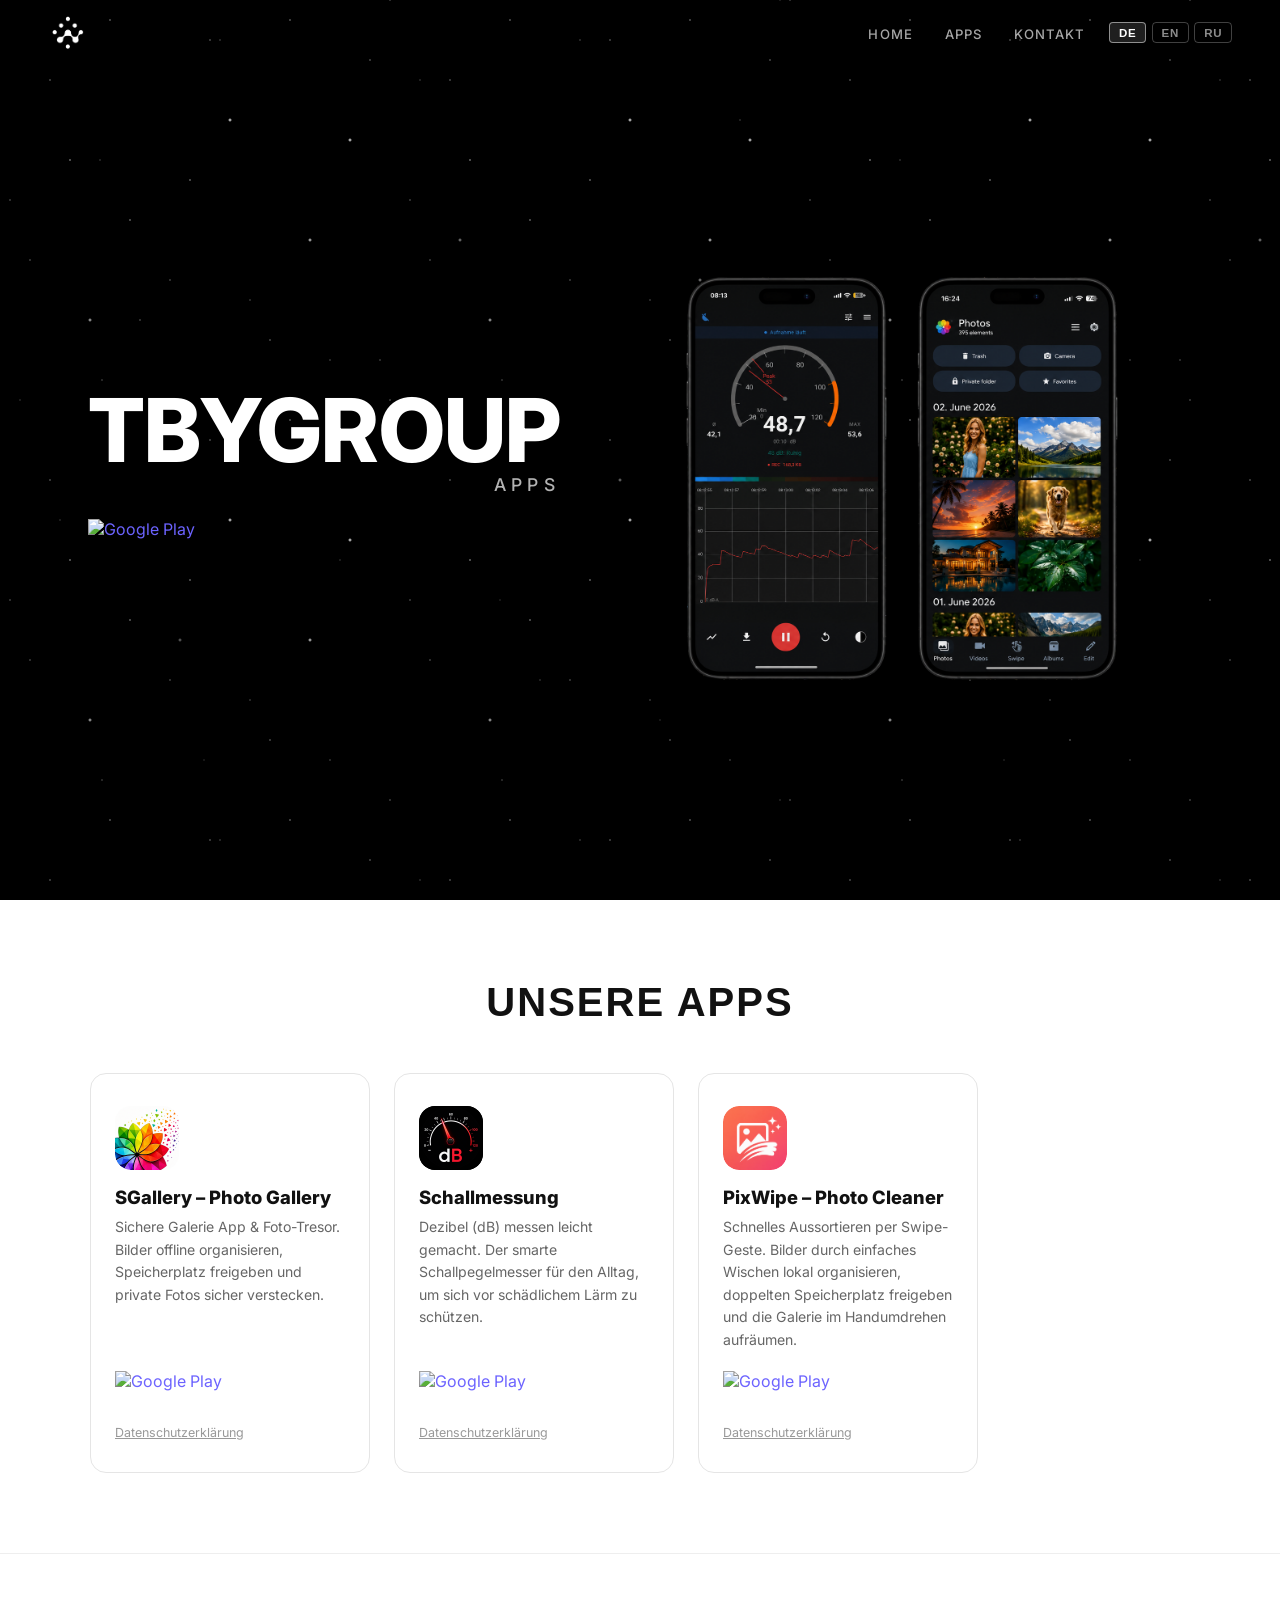
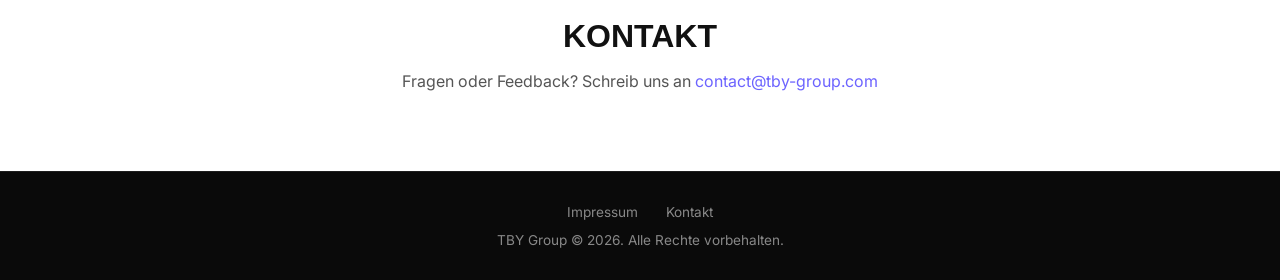
==== commit 9ec1781c: "Link Schallmessung Play Store button" ====
--- a/index.html
+++ b/index.html
@@ -92,7 +92,7 @@
       <div class="app-icon-wrap" style="background:#000; padding:0; overflow:hidden;"><img src="soundmeter-logo.png" alt="Sound Meter" style="width:100%;height:100%;object-fit:cover;border-radius:16px;" /></div>
       <div class="app-card-name" data-i18n="sound_name">Schallmessung</div>
       <div class="app-card-desc" data-i18n="sound_desc">Dezibel (dB) messen leicht gemacht. Der smarte Schallpegelmesser für den Alltag, um sich vor schädlichem Lärm zu schützen.</div>
-      <a href="https://play.google.com/store" target="_blank" rel="noopener" class="play-btn">
+      <a href="https://play.google.com/store/apps/details?id=schallmessung.app&hl=de" target="_blank" rel="noopener" class="play-btn">
         <img src="https://play.google.com/intl/en_us/badges/static/images/badges/de_badge_web_generic.png" alt="Google Play" class="play-badge-img" />
       </a>
       <a href="datenschutz-soundmeter.html" class="app-privacy-link" data-i18n="privacy_link">Datenschutzerklärung</a>
--- a/style.css
+++ b/style.css
@@ -299,11 +299,10 @@
 }
 
 .apps-grid {
-  display: flex;
-  gap: 2rem;
-  justify-content: center;
-  flex-wrap: wrap;
-  max-width: 800px;
+  display: grid;
+  grid-template-columns: repeat(4, 1fr);
+  gap: 1.5rem;
+  max-width: 1100px;
   margin: 0 auto;
 }
 
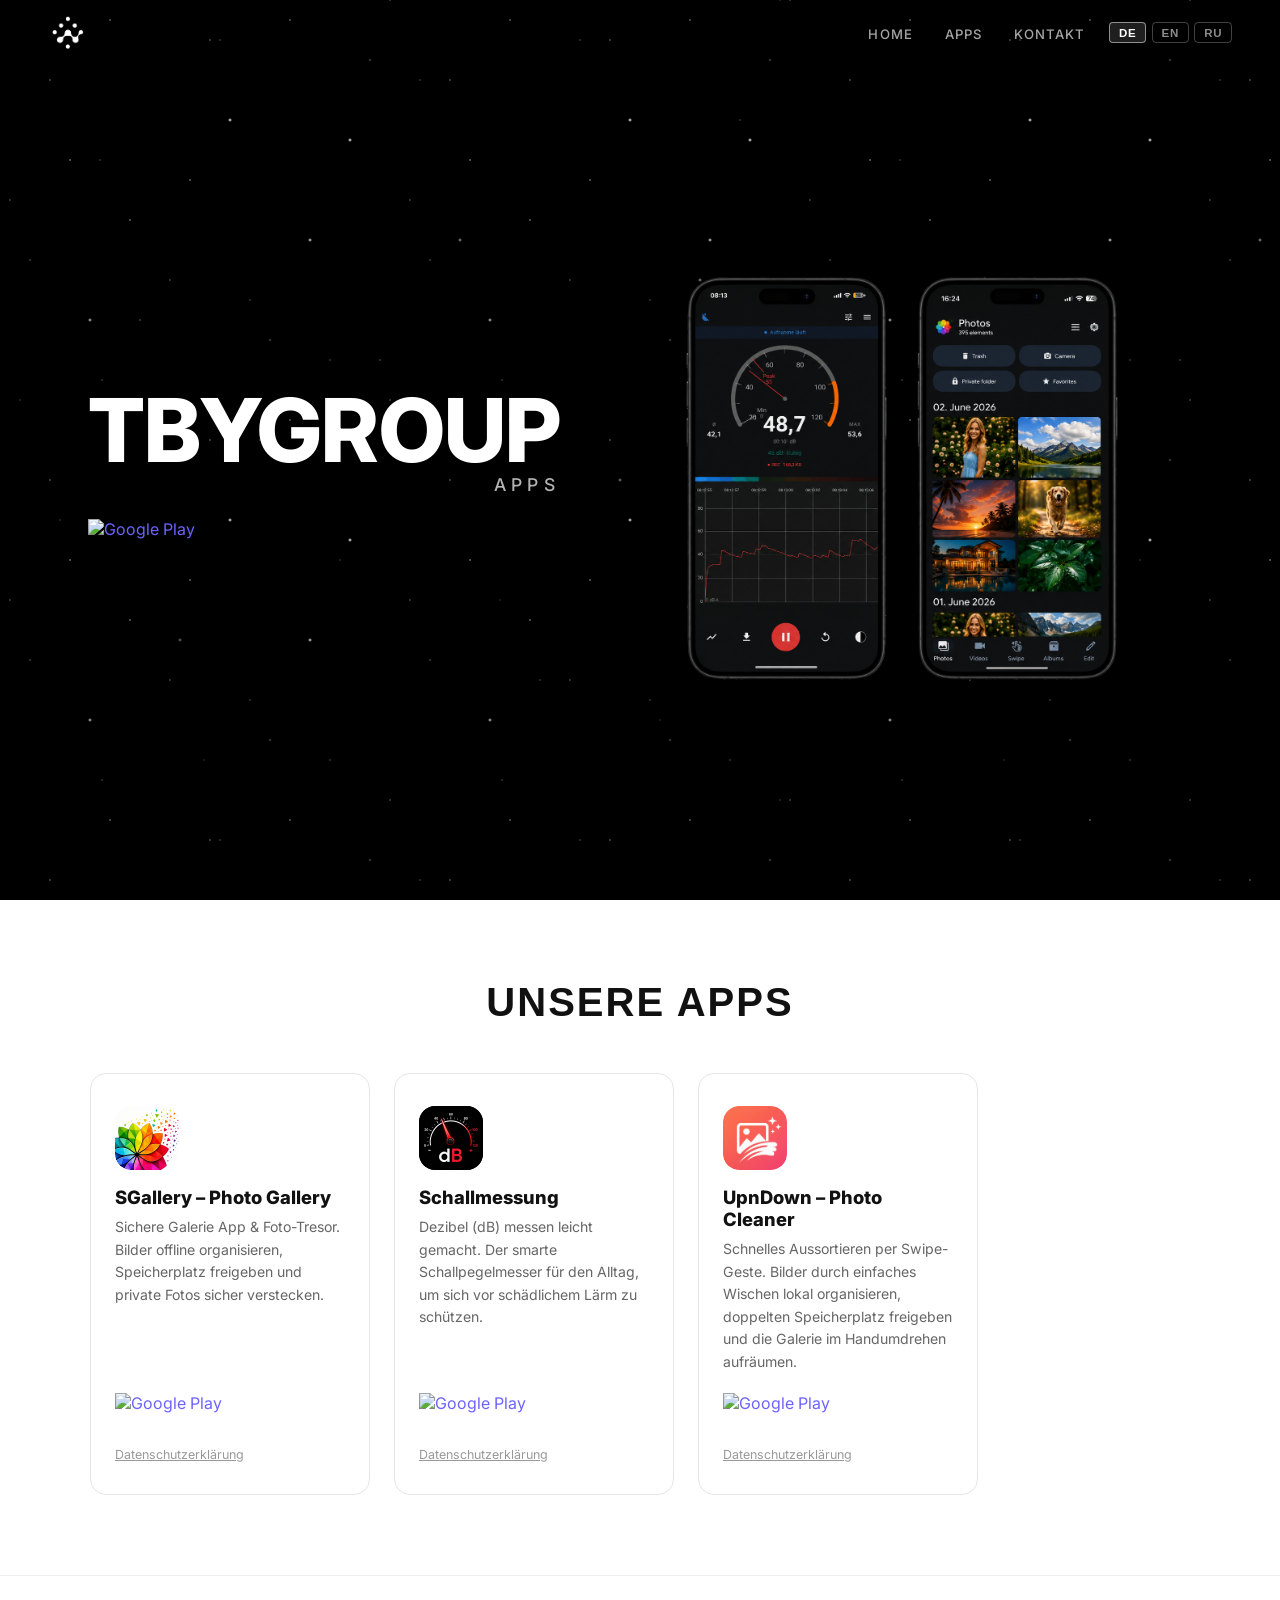
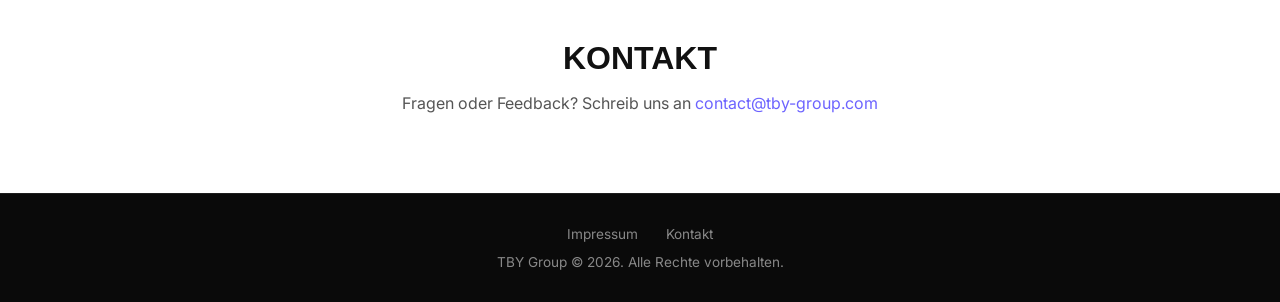
==== commit ea878371: "Rename PixWipe to UpnDown, add Play Store link" ====
--- a/index.html
+++ b/index.html
@@ -100,9 +100,9 @@
 
     <div class="app-card">
       <div class="app-icon-wrap" style="background:#fff; padding:0; overflow:hidden;"><img src="pixwipe-logo.png" alt="PixWipe" style="width:100%;height:100%;object-fit:cover;border-radius:16px;" /></div>
-      <div class="app-card-name">PixWipe – Photo Cleaner</div>
+      <div class="app-card-name">UpnDown – Photo Cleaner</div>
       <div class="app-card-desc" data-i18n="pixwipe_desc">Schnelles Aussortieren per Swipe-Geste. Bilder durch einfaches Wischen lokal organisieren, doppelten Speicherplatz freigeben und die Galerie im Handumdrehen aufräumen.</div>
-      <a href="https://play.google.com/store" target="_blank" rel="noopener" class="play-btn">
+      <a href="https://play.google.com/store/apps/details?id=com.swipegallery.swipeonly" target="_blank" rel="noopener" class="play-btn">
         <img src="https://play.google.com/intl/en_us/badges/static/images/badges/de_badge_web_generic.png" alt="Google Play" class="play-badge-img" />
       </a>
       <a href="datenschutz-pixwipe.html" class="app-privacy-link" data-i18n="privacy_link">Datenschutzerklärung</a>
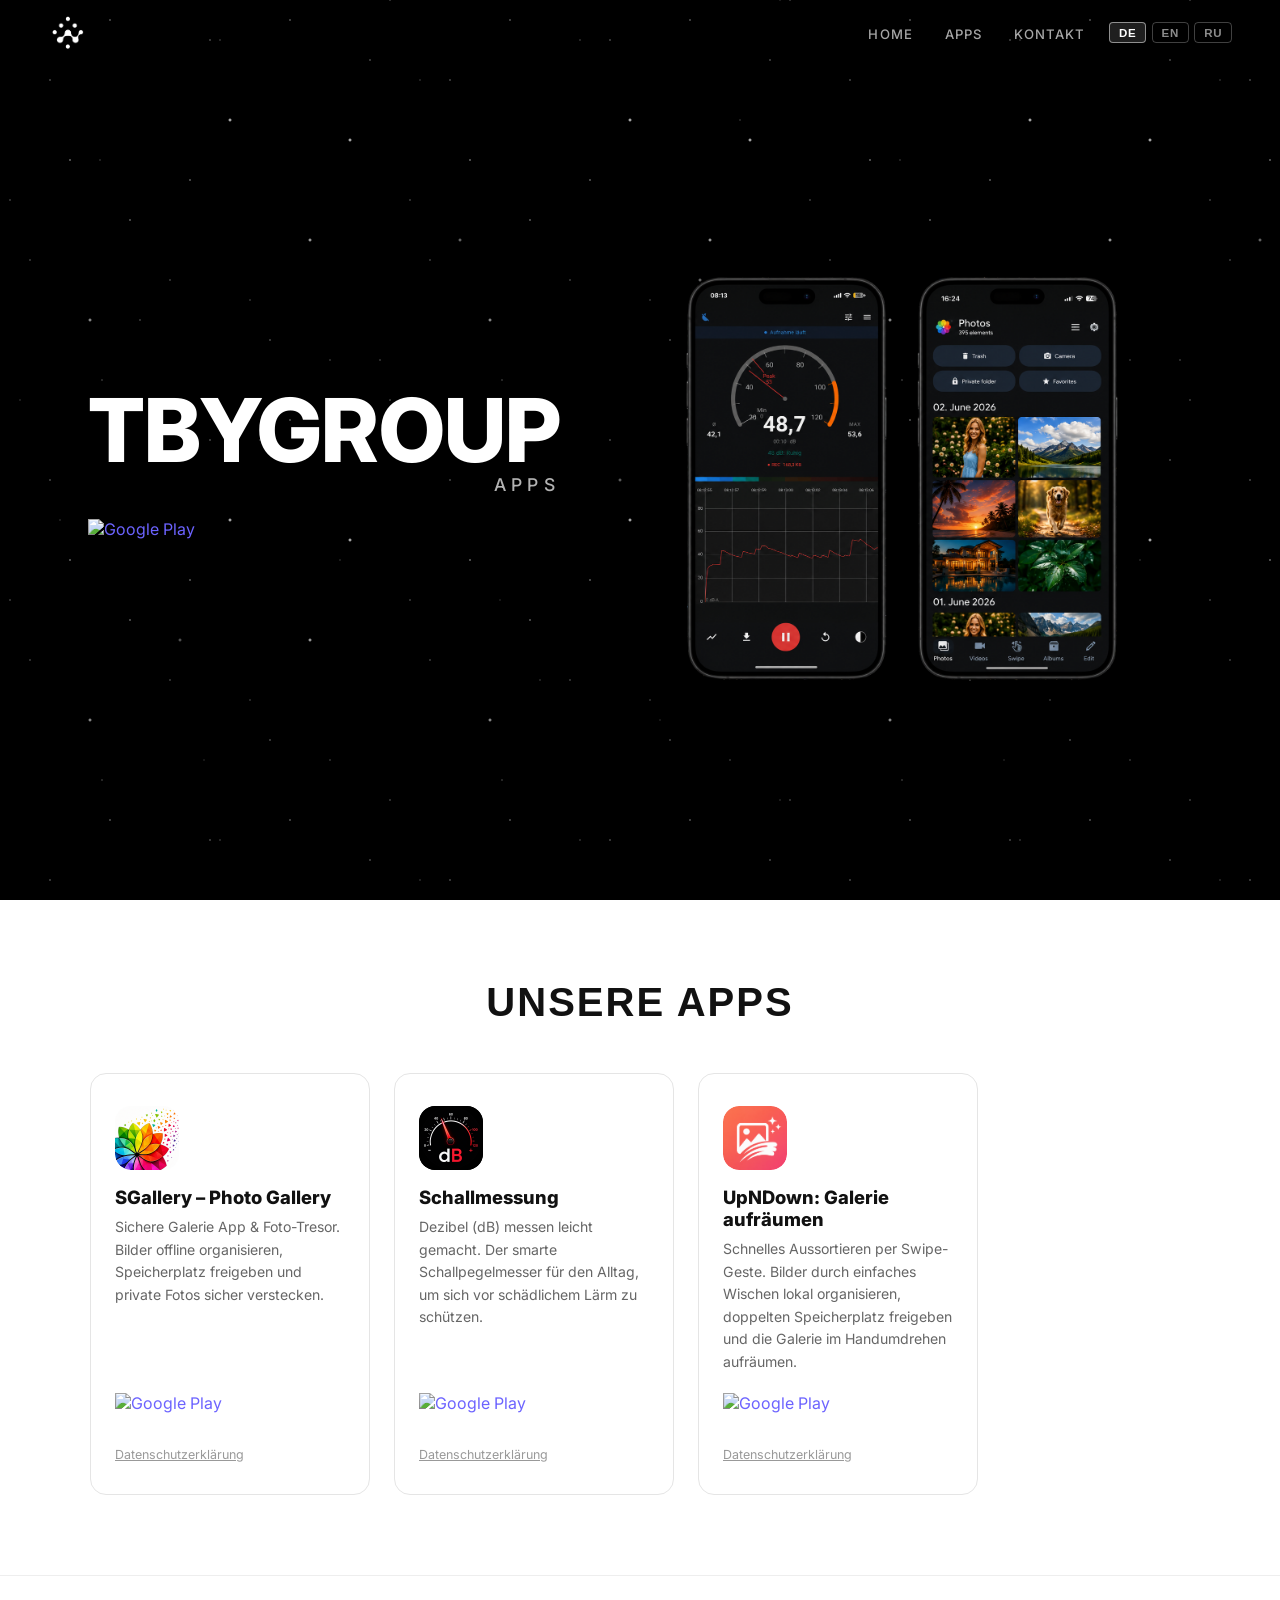
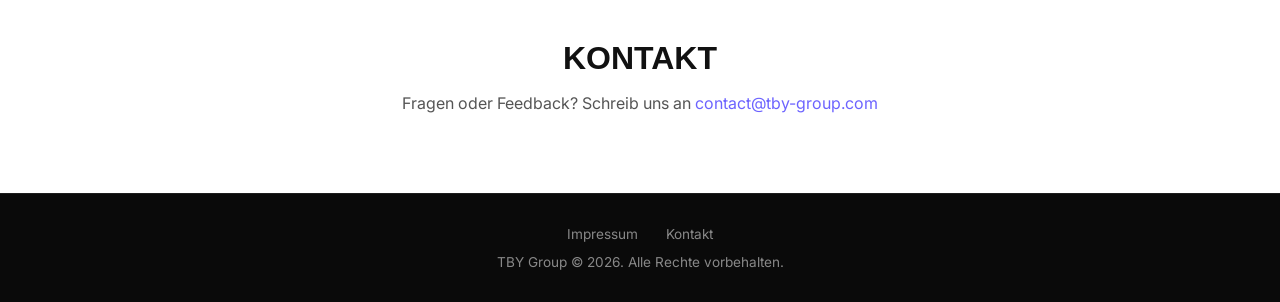
==== commit 4aec3443: "Rename app to UpNDown: Galerie aufräumen" ====
--- a/index.html
+++ b/index.html
@@ -100,7 +100,7 @@
 
     <div class="app-card">
       <div class="app-icon-wrap" style="background:#fff; padding:0; overflow:hidden;"><img src="pixwipe-logo.png" alt="PixWipe" style="width:100%;height:100%;object-fit:cover;border-radius:16px;" /></div>
-      <div class="app-card-name">UpnDown – Photo Cleaner</div>
+      <div class="app-card-name">UpNDown: Galerie aufräumen</div>
       <div class="app-card-desc" data-i18n="pixwipe_desc">Schnelles Aussortieren per Swipe-Geste. Bilder durch einfaches Wischen lokal organisieren, doppelten Speicherplatz freigeben und die Galerie im Handumdrehen aufräumen.</div>
       <a href="https://play.google.com/store/apps/details?id=com.swipegallery.swipeonly" target="_blank" rel="noopener" class="play-btn">
         <img src="https://play.google.com/intl/en_us/badges/static/images/badges/de_badge_web_generic.png" alt="Google Play" class="play-badge-img" />
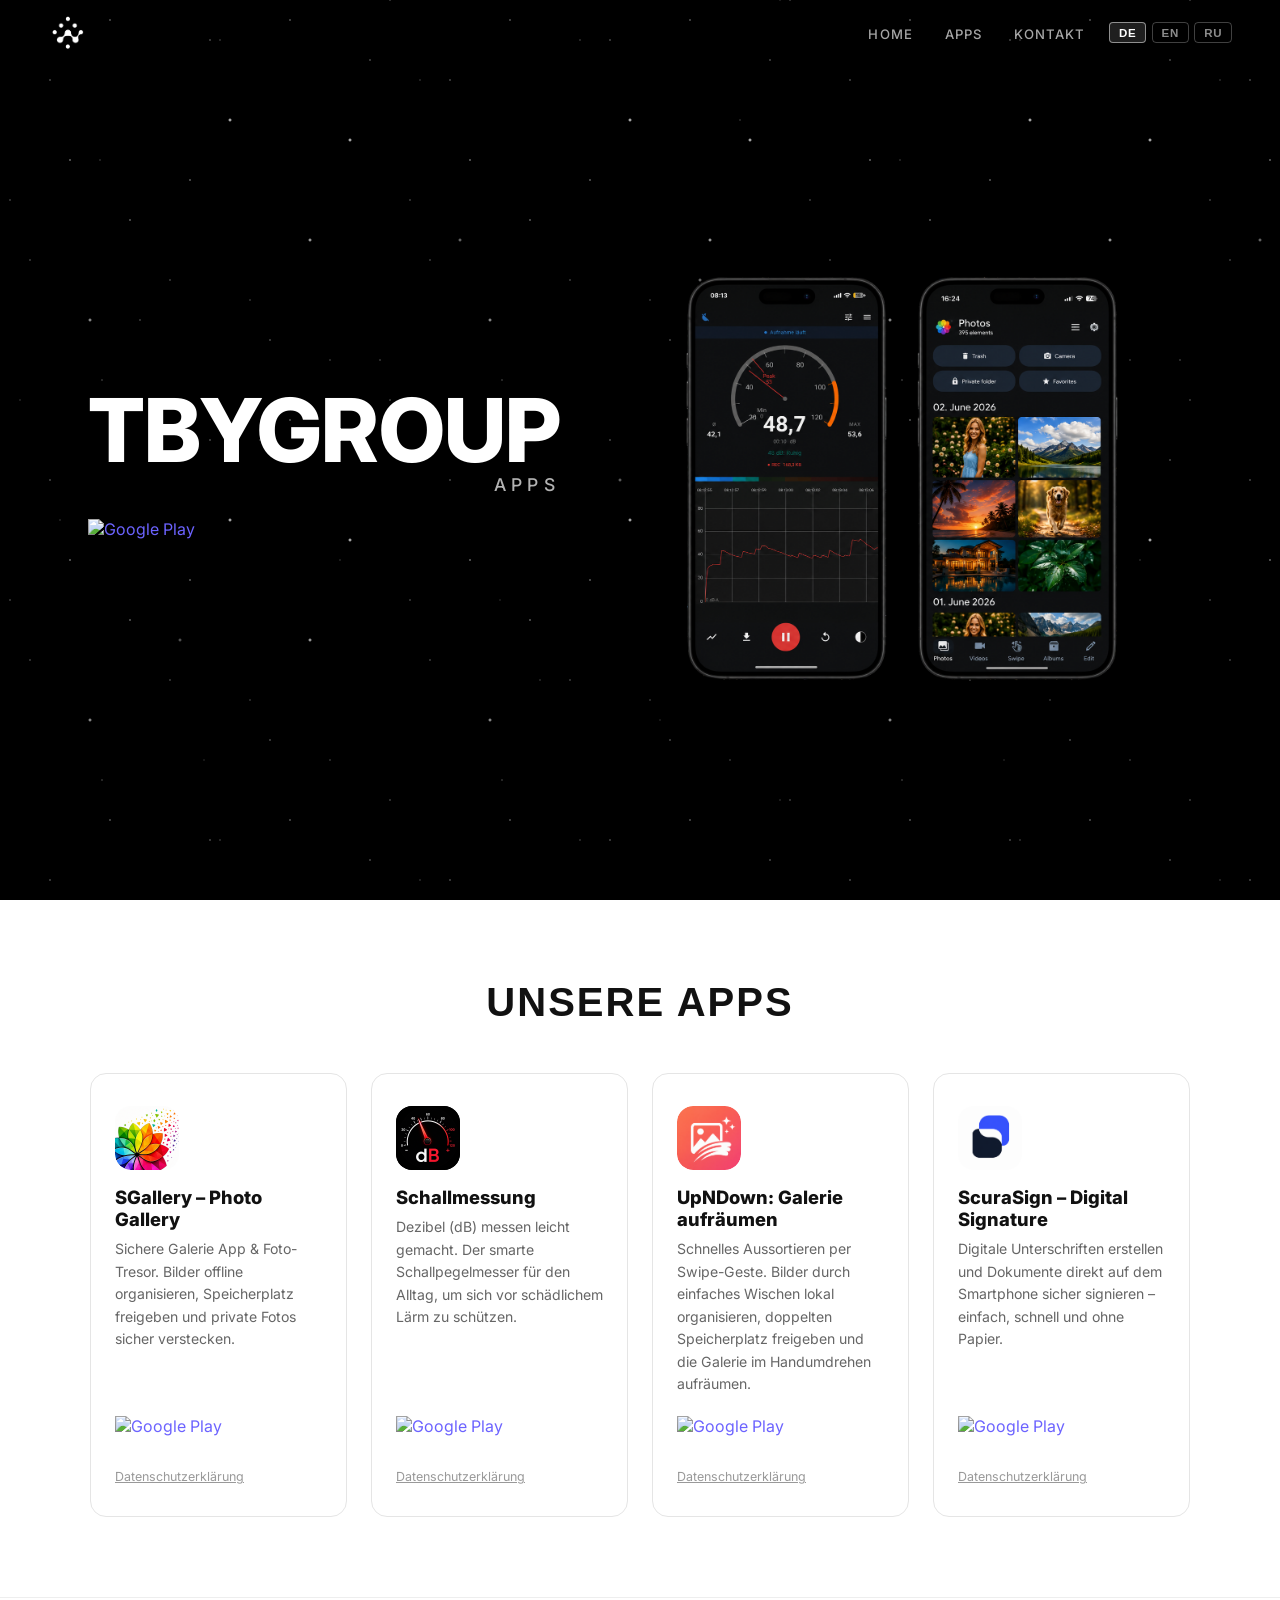
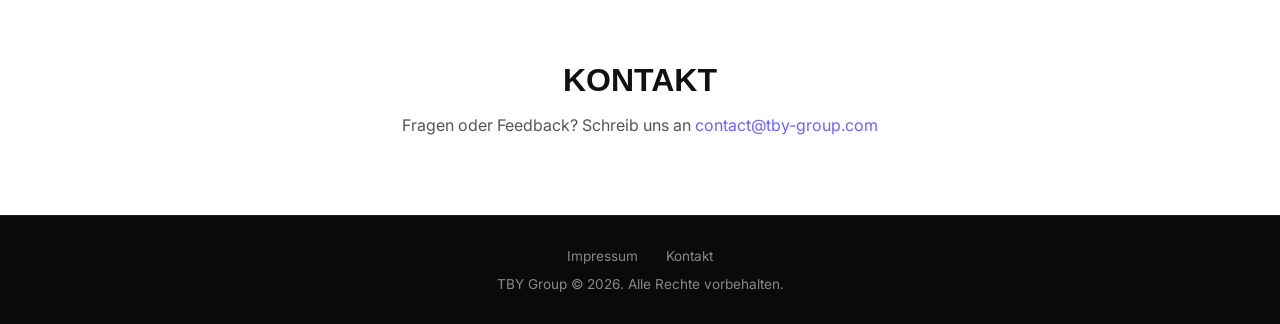
==== commit 90135458: "Add ScuraSign app card, privacy policy and logo" ====
--- a/index.html
+++ b/index.html
@@ -108,6 +108,16 @@
       <a href="datenschutz-pixwipe.html" class="app-privacy-link" data-i18n="privacy_link">Datenschutzerklärung</a>
     </div>
 
+    <div class="app-card">
+      <div class="app-icon-wrap" style="background:#fff; padding:0; overflow:hidden;"><img src="scurasign-logo.png" alt="ScuraSign" style="width:100%;height:100%;object-fit:cover;border-radius:16px;" /></div>
+      <div class="app-card-name">ScuraSign – Digital Signature</div>
+      <div class="app-card-desc" data-i18n="scurasign_desc">Digitale Unterschriften erstellen und Dokumente direkt auf dem Smartphone sicher signieren – einfach, schnell und ohne Papier.</div>
+      <a href="https://play.google.com/store" target="_blank" rel="noopener" class="play-btn">
+        <img src="https://play.google.com/intl/en_us/badges/static/images/badges/de_badge_web_generic.png" alt="Google Play" class="play-badge-img" />
+      </a>
+      <a href="datenschutz-scurasign.html" class="app-privacy-link" data-i18n="privacy_link">Datenschutzerklärung</a>
+    </div>
+
   </div>
 </section>
 
@@ -136,6 +146,7 @@
     sound_name: 'Schallmessung',
     sound_desc: 'Dezibel (dB) messen leicht gemacht. Der smarte Schallpegelmesser für den Alltag, um sich vor schädlichem Lärm zu schützen.',
     pixwipe_desc: 'Schnelles Aussortieren per Swipe-Geste. Bilder durch einfaches Wischen lokal organisieren, doppelten Speicherplatz freigeben und die Galerie im Handumdrehen aufräumen.',
+    scurasign_desc: 'Dokumente scannen, bearbeiten und digital unterschreiben.',
     privacy_link: 'Datenschutzerklärung',
     contact_title: 'Kontakt',
     contact_text: 'Fragen oder Feedback? Schreib uns an <a href="mailto:contact@tby-group.com">contact@tby-group.com</a>',
@@ -152,6 +163,7 @@
     sound_name: 'Sound Meter',
     sound_desc: 'Measure decibels (dB) made easy. The smart sound level meter for everyday life to protect yourself from harmful noise.',
     pixwipe_desc: 'Quick sorting with swipe gestures. Locally organize images with a simple swipe, free up duplicate storage, and tidy your gallery in no time.',
+    scurasign_desc: 'Scan, edit and digitally sign documents.',
     privacy_link: 'Privacy Policy',
     contact_title: 'Contact',
     contact_text: 'Questions or feedback? Write to us at <a href="mailto:contact@tby-group.com">contact@tby-group.com</a>',
@@ -168,6 +180,7 @@
     sound_name: 'Измеритель шума',
     sound_desc: 'Измерение децибел (дБ) стало простым. Умный шумомер для повседневной жизни, чтобы защититься от вредного шума.',
     pixwipe_desc: 'Быстрая сортировка жестом смахивания. Организуйте фото локально, освобождайте место и наводите порядок в галерее в одно мгновение.',
+    scurasign_desc: 'Сканируйте, редактируйте и подписывайте документы цифровой подписью.',
     privacy_link: 'Политика конфиденциальности',
     contact_title: 'Контакт',
     contact_text: 'Вопросы или отзывы? Напишите нам на <a href="mailto:contact@tby-group.com">contact@tby-group.com</a>',
--- a/style.css
+++ b/style.css
@@ -11,7 +11,10 @@
   --muted: #888;
 }
 
-html { scroll-behavior: smooth; }
+html {
+  scroll-behavior: smooth;
+  overflow-x: hidden;
+}
 
 body {
   font-family: 'Inter', sans-serif;
@@ -20,6 +23,7 @@
   min-height: 100vh;
   display: flex;
   flex-direction: column;
+  overflow-x: hidden;
 }
 
 a { color: var(--accent); text-decoration: none; }
@@ -311,7 +315,7 @@
   border: 1px solid #e5e5e5;
   border-radius: 16px;
   padding: 2rem 1.5rem;
-  width: 280px;
+  width: 100%;
   text-align: left;
   transition: box-shadow 0.2s, transform 0.2s;
   display: flex;
@@ -485,10 +489,138 @@
 }
 .btn:hover { opacity: 0.85; text-decoration: none; }
 
-@media (max-width: 768px) {
-  .hero-content { flex-direction: column; text-align: center; padding: 7rem 1.5rem 3rem; }
-  .hero-phones { width: 260px; height: 360px; margin: 0 auto; }
-  .phone { width: 150px; height: 300px; }
-  nav { padding: 0 1.5rem; }
-  .nav-links { gap: 1rem; }
-}
+/* TABLET */
+@media (max-width: 900px) {
+  .apps-grid {
+    grid-template-columns: repeat(2, 1fr);
+    max-width: 640px;
+  }
+  .hero-phones-img { width: 420px; }
+}
+
+/* MOBILE */
+@media (max-width: 640px) {
+  /* Alles auf 100vw begrenzen */
+  section, nav, footer, main {
+    max-width: 100vw;
+    overflow-x: hidden;
+  }
+
+  /* Nav */
+  nav {
+    padding: 0 1.2rem;
+    height: 56px;
+  }
+  .nav-links {
+    gap: 1rem;
+  }
+  .nav-links a {
+    font-size: 0.75rem;
+  }
+
+  /* Hero */
+  .hero {
+    overflow: hidden;
+    max-width: 100vw;
+  }
+  .hero-content {
+    flex-direction: column;
+    text-align: center;
+    padding: 5rem 1.5rem 3rem;
+    gap: 2rem;
+    max-width: 100vw;
+  }
+  .hero-text {
+    max-width: 100%;
+    display: flex;
+    flex-direction: column;
+    align-items: center;
+  }
+  .hero-title {
+    font-size: 13vw;
+    white-space: nowrap;
+    overflow: hidden;
+    max-width: 100%;
+  }
+  .hero-sub {
+    font-size: 0.85rem;
+    margin-top: -0.9rem;
+  }
+  .hero-phones {
+    width: 100%;
+    display: flex;
+    justify-content: center;
+    overflow: hidden;
+  }
+  .hero-phones-img {
+    width: 90%;
+    max-width: 300px;
+  }
+  .hero-play-btn img {
+    height: 52px;
+    width: 134px;
+  }
+
+  /* Apps — horizontales Karussell */
+  .apps-section {
+    padding: 3rem 0;
+    overflow: hidden;
+    max-width: 100vw;
+  }
+  .apps-section h2 {
+    font-size: 1.8rem;
+    margin-bottom: 1.5rem;
+    padding: 0 1.2rem;
+  }
+  .apps-grid {
+    display: flex;
+    grid-template-columns: unset;
+    gap: 1rem;
+    width: 100%;
+    overflow-x: scroll;
+    overflow-y: visible;
+    scroll-snap-type: x mandatory;
+    -webkit-overflow-scrolling: touch;
+    padding: 0.5rem 1.2rem 1.2rem;
+    scrollbar-width: none;
+    box-sizing: border-box;
+  }
+  .apps-grid::-webkit-scrollbar {
+    display: none;
+  }
+  .app-card {
+    flex: 0 0 75vw;
+    width: 75vw;
+    max-width: 260px;
+    scroll-snap-align: start;
+    padding: 1.25rem 1rem;
+  }
+  .app-card-name {
+    font-size: 0.95rem;
+  }
+  .app-card-desc {
+    font-size: 0.82rem;
+  }
+  .play-btn img {
+    height: 38px;
+    width: 98px;
+  }
+
+  /* Contact */
+  .contact-section {
+    padding: 3rem 1.2rem;
+  }
+
+  /* Footer */
+  footer {
+    padding: 1.5rem 1rem;
+  }
+
+  /* Subpages */
+  .page-content {
+    padding: 5rem 1.2rem 3rem;
+  }
+  .page-content h1 {
+    font-size: 1.8rem;
+  }
+}
